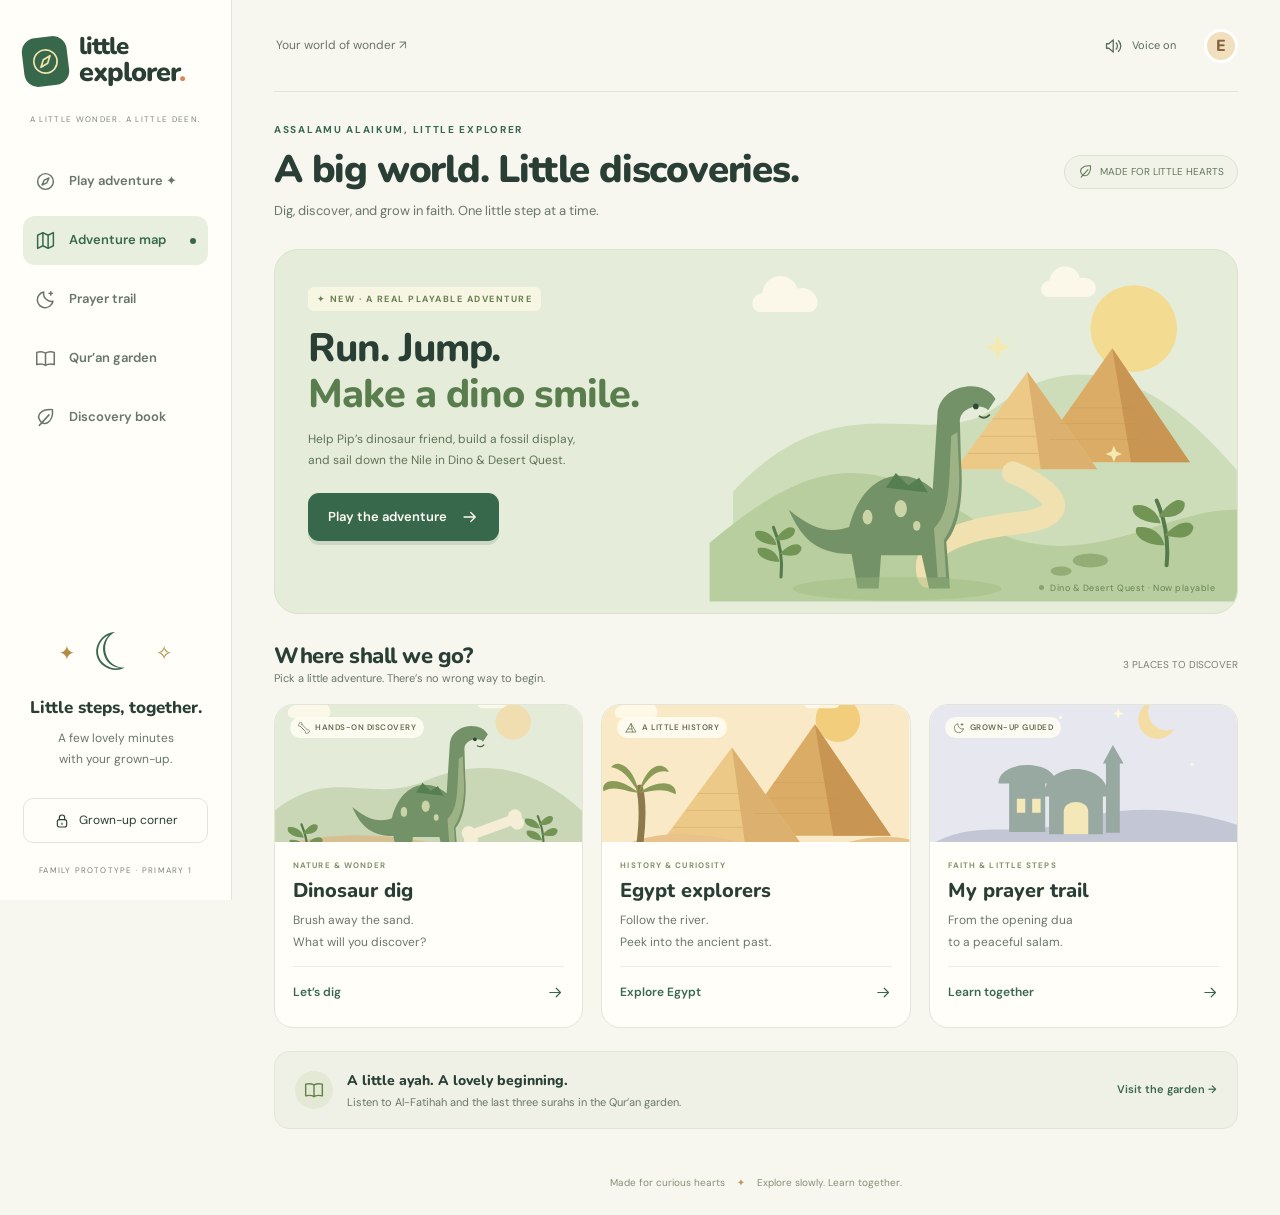
==== index.html @ 3dee3e8e "Publish Dino and Desert Quest with optional Quran recitation" ====
<!doctype html>
<html lang="en">
<head>
  <meta charset="utf-8">
  <meta name="viewport" content="width=device-width, initial-scale=1">
  <meta name="theme-color" content="#f6f4eb">
  <meta name="description" content="A gentle, parent-guided Islamic learning adventure for little explorers.">
  <title>Little Explorer · Big discoveries, little steps</title>
  <link rel="stylesheet" href="styles.css">
  <script src="quran-data.js" defer></script>
  <script src="prayer-data.js" defer></script>
  <script src="app.js" defer></script>
</head>
<body>
  <a class="skip" href="#main">Skip to adventure</a>
  <svg class="svg-library" xmlns="http://www.w3.org/2000/svg" aria-hidden="true"><defs>
    <symbol id="i-compass" viewBox="0 0 24 24"><circle cx="12" cy="12" r="9"/><path d="m16 8-2.5 5.5L8 16l2.5-5.5L16 8Z"/></symbol>
    <symbol id="i-map" viewBox="0 0 24 24"><path d="m3 6 6-3 6 3 6-3v15l-6 3-6-3-6 3V6ZM9 3v15m6-12v15"/></symbol>
    <symbol id="i-moon" viewBox="0 0 24 24"><path d="M20.5 14A9 9 0 0 1 10 3.5 9 9 0 1 0 20.5 14Z"/><path d="M18 3v4m-2-2h4"/></symbol>
    <symbol id="i-book" viewBox="0 0 24 24"><path d="M12 6c-3-2-6-2-10-1v14c4-1 7-1 10 1 3-2 6-2 10-1V5c-4-1-7-1-10 1Zm0 0v14"/></symbol>
    <symbol id="i-leaf" viewBox="0 0 24 24"><path d="M20 3C7 2 1 9 6 16s15 1 14-13ZM5 21 16 9"/></symbol>
    <symbol id="i-sound" viewBox="0 0 24 24"><path d="m11 4-6 5H2v6h3l6 5V4Zm4 4c2 2 2 6 0 8m3-11c4 4 4 10 0 14"/></symbol>
    <symbol id="i-arrow" viewBox="0 0 24 24"><path d="M4 12h15m-6-6 6 6-6 6"/></symbol>
    <symbol id="i-star" viewBox="0 0 24 24"><path d="m12 3 2.7 5.6 6.3.9-4.5 4.4 1 6.1-5.5-2.9L6.5 20l1-6.1L3 9.5l6.3-.9L12 3Z"/></symbol>
    <symbol id="i-lock" viewBox="0 0 24 24"><rect x="5" y="10" width="14" height="11" rx="3"/><path d="M8 10V7a4 4 0 0 1 8 0v3m-4 5v2"/></symbol>
    <symbol id="i-bone" viewBox="0 0 24 24"><path d="m8 5 11 11c5-1 5 6 1 5-1 4-7 2-5-2L4 8C0 10-1 4 3 3c-1-4 6-4 5 2Z"/></symbol>
    <symbol id="i-pyramid" viewBox="0 0 24 24"><path d="M2 20 12 3l10 17H2Zm10-17 3 17m-9-6h8"/></symbol>
    <symbol id="i-check" viewBox="0 0 24 24"><path d="m5 12 4 4L19 6"/></symbol>
  </defs></svg>
  <div class="layout">
    <aside class="sidebar">
      <a class="brand" href="#map"><span class="brand-icon"><svg><use href="#i-compass"/></svg></span><span>little<span class="brand-second">explorer<span class="brand-dot">.</span></span></span></a>
      <div class="sidebar-caption">A LITTLE WONDER. A LITTLE DEEN.</div>
      <nav aria-label="Your adventure">
        <a href="play.html" class="play-nav" aria-label="Play the new Dino and Desert Quest game"><svg aria-hidden="true"><use href="#i-compass"/></svg><span>Play adventure ✦</span></a>
        <a href="#map" data-nav="map" aria-label="Adventure map"><svg aria-hidden="true"><use href="#i-map"/></svg><span>Adventure map</span></a>
        <a href="#prayer" data-nav="prayer" aria-label="Prayer trail"><svg aria-hidden="true"><use href="#i-moon"/></svg><span>Prayer trail</span></a>
        <a href="#quran" data-nav="quran" aria-label="Qur’an garden"><svg aria-hidden="true"><use href="#i-book"/></svg><span>Qur’an garden</span></a>
        <a href="#journal" data-nav="journal" aria-label="Discovery book"><svg aria-hidden="true"><use href="#i-leaf"/></svg><span>Discovery book</span></a>
      </nav>
      <div class="sidebar-bottom"><div class="together-art" aria-hidden="true">✦<span>☾</span>✧</div><strong>Little steps, together.</strong><p>A few lovely minutes<br>with your grown-up.</p><button class="parent-button" id="parents"><svg><use href="#i-lock"/></svg> Grown-up corner</button><span class="prototype-label">FAMILY PROTOTYPE · PRIMARY 1</span></div>
    </aside>
    <div class="page">
      <header class="topbar"><span class="topbar-title">Your world of wonder</span><div class="topbar-actions"><button class="sound-toggle" id="sound-toggle" aria-pressed="true"><svg><use href="#i-sound"/></svg><span>Voice on</span></button><span class="explorer-avatar" aria-label="Little explorer">E</span></div></header>
      <main id="main" tabindex="-1"></main>
      <footer>Made for curious hearts <span>✦</span> Explore slowly. Learn together.</footer>
    </div>
  </div>
  <dialog id="parent-dialog" aria-labelledby="parent-title"><div class="dialog-top"><span class="eyebrow">FOR YOUR GROWN-UP</span><button id="close-parents" class="icon-button" aria-label="Close grown-up corner">×</button></div><h2 id="parent-title">A little guidance.</h2><p>This is a parent-guided learning prototype, not a prayer assessment or a substitute for a teacher. Try one phrase or one ayah at a time.</p><div class="parent-note"><strong>Prayer approach</strong><p>A two-rak‘ah practice sequence with commonly taught Muhammadiyah wording. Iftitah uses “Allahumma ba‘id…”. Valid variants exist. Please review with your Muhammadiyah teacher before teaching; this prototype is not officially endorsed.</p><p>English voice reads instructions only. Prayer duas are parent-led; recorded dua audio is not included. English meanings are labelled summaries, not exact translations. Transliteration is a reading aid, not a tajwid guide.</p></div><div class="parent-note"><strong>Qur’an and audio</strong><p>Bundled Arabic: AlQuran Cloud, quran-simple. English: Saheeh International. Transliteration: en.transliteration. Recorded ayah recitation: Mahmoud Khalil Al-Husary, EveryAyah (128 kbps). Audio needs internet. No synthetic Qur’an recitation, background music, ads, accounts, or microphone.</p></div><div class="parent-note"><strong>History stays history</strong><p>Fossils and ancient Egypt are separate museum-inspired adventures, not events in one time period. Pyramids are historical structures, not places of Islamic worship. Religious text stays in the learning spaces, never buried in the dig.</p></div><details><summary>References & content notes</summary><ul id="source-list"></ul><p>The full dua before salam is included. Its literal references to punishment and trials appear only in the grown-up details; the child sees a gentle, explicitly labelled summary.</p></details><p id="storage-note">Only visited-place stickers and the voice preference are saved on this browser. No recordings or personal details are collected. External audio hosts receive ordinary requests when you press play.</p><button class="button outline" id="reset-progress">Reset discovery book</button><p id="reset-status" role="status"></p></dialog>
  <div class="toast" id="toast" role="status"></div>
</body>
</html>
---- styles.css ----
@import url('https://fonts.googleapis.com/css2?family=DM+Sans:wght@400;450;500;550;600;650;700&family=Nunito:wght@500;600;650;700;750;800;850;900&family=Noto+Naskh+Arabic:wght@400;500;600&display=swap');
:root{--paper:#f7f6ef;--white:#fffef9;--ink:#293e34;--muted:#69766a;--green:#38684c;--mint:#e8efdf;--line:#e3e5d9;--orange:#dc8752;--round:24px;--sans:'DM Sans',system-ui,sans-serif;--display:'Nunito',var(--sans)}
*{box-sizing:border-box}body{margin:0;background:var(--paper);color:var(--ink);font:15px/1.6 var(--sans);-webkit-font-smoothing:antialiased}button,a,input,select{-webkit-tap-highlight-color:transparent}button,select{font:inherit}button,a{touch-action:manipulation}button{cursor:pointer}button:disabled{cursor:default;opacity:.45}button,a,select{outline-offset:5px}button:focus-visible,a:focus-visible,select:focus-visible{outline:3px solid #ab662d}a{color:inherit;text-decoration:none}button{color:inherit}svg{width:24px;height:24px;fill:none;stroke:currentColor;stroke-width:1.7;stroke-linecap:round;stroke-linejoin:round;flex-shrink:0}h1,h2,h3,h4,p{margin:0}h1,h2,h3,h4{font-family:var(--display);line-height:1.2}h1{font-size:clamp(30px,3vw,43px);font-weight:850;letter-spacing:-1.2px}h2{font-size:25px;font-weight:800;letter-spacing:-.5px}h3{font-size:22px;font-weight:800}p{color:var(--muted)}.svg-library{position:absolute;width:0;height:0;overflow:hidden}.layout{display:flex;min-height:100vh}.sidebar{width:232px;background:var(--white);border-right:1px solid var(--line);padding:36px 23px 23px;position:fixed;inset:0 auto 0 0;display:flex;flex-direction:column;z-index:3}.brand{display:flex;align-items:center;gap:11px;font:850 24px/.9 var(--display);letter-spacing:-1px;width:max-content}.brand-icon{background:var(--green);color:#f4e6ab;border-radius:14px;width:45px;height:49px;display:grid;place-items:center;transform:rotate(-7deg)}.brand-icon svg{height:31px;width:31px;stroke-width:1.3}.brand-second{display:block;font-size:27px;line-height:1.1}.brand-dot{color:var(--orange)}.sidebar-caption{font-size:8px;letter-spacing:1.35px;color:#7c8778;margin:26px 0 31px;text-align:center;white-space:nowrap}nav{display:grid;gap:10px}nav a{display:flex;align-items:center;gap:13px;padding:14px 12px;border-radius:12px;font-size:13px;font-weight:600;color:#687668}nav a svg{width:21px;height:21px}nav a:hover{background:#f4f4e9}nav a.active{background:var(--mint);color:var(--green)}nav a.active::after{content:'';width:6px;height:6px;background:var(--green);border-radius:50%;margin-left:auto}.sidebar-bottom{margin-top:auto;text-align:center;padding-top:45px}.together-art{color:#b48b43;display:flex;align-items:center;justify-content:center;gap:17px;font-size:20px;margin-bottom:12px}.together-art span{font-size:52px;line-height:1.2;display:inline-block;transform:rotate(-15deg);color:var(--green)}.sidebar-bottom strong{font:800 17px var(--display)}.sidebar-bottom p{font-size:12px;line-height:1.8;margin-top:8px}.parent-button{border:1px solid var(--line);border-radius:10px;padding:12px 9px;display:flex;align-items:center;justify-content:center;gap:9px;font-size:12px;width:100%;background:transparent;margin-top:27px}.parent-button:hover{background:var(--mint)}.parent-button svg{width:16px;height:16px}.prototype-label{display:block;margin-top:21px;color:#7a8376;letter-spacing:1.2px;font-size:8px}.page{margin-left:232px;width:calc(100% - 232px);padding:0 42px;max-width:1700px}.topbar{height:92px;border-bottom:1px solid var(--line);display:flex;align-items:center;justify-content:space-between}.topbar-title{font-size:12px;color:var(--muted)}.topbar-actions{display:flex;align-items:center;gap:22px}.sound-toggle{border:0;background:none;display:flex;align-items:center;gap:9px;font-size:11px;color:#586b5b;min-height:44px}.sound-toggle svg{width:18px}.explorer-avatar{height:34px;width:34px;display:grid;place-items:center;background:#f1dfbd;border:3px solid white;border-radius:50%;font:800 16px var(--display);color:#84633e}main{max-width:1140px;margin:auto;padding-top:30px;min-height:calc(100vh - 162px)}.greeting{display:flex;align-items:center;justify-content:space-between;margin-bottom:27px;gap:15px}.eyebrow{font-size:10px;letter-spacing:1.7px;color:var(--green);font-weight:700;display:block;margin-bottom:9px}.greeting p{font-size:13px;margin-top:8px}.small-pill{border:1px solid #dce2d0;border-radius:30px;padding:8px 13px;white-space:nowrap;display:flex;align-items:center;gap:7px;color:#64765a;font-size:10px;background:#f1f3e8}.small-pill svg{width:15px;height:15px}.hero{background:#e5edda;border:1px solid #d9e4ca;border-radius:var(--round);position:relative;overflow:hidden;display:grid;grid-template-columns:1fr 1.1fr;min-height:310px}.hero-copy{padding:35px 0 34px 33px;position:relative;z-index:1}.hero-tag{display:inline-flex;align-items:center;gap:7px;border-radius:6px;background:#fff9e7b5;padding:5px 9px;font-size:9px;letter-spacing:1.5px;color:#697e50;font-weight:700;margin-bottom:15px}.hero h2{font-size:clamp(30px,3.1vw,43px);line-height:1.14;letter-spacing:-1px}.hero h2 span{color:#5a7d4d}.hero p{font-size:12px;max-width:290px;line-height:1.8;margin:12px 0 21px;color:#5e7357}.button{border:0;border-radius:11px;display:inline-flex;align-items:center;justify-content:center;gap:14px;min-height:48px;padding:12px 20px;background:var(--green);color:#fffdf4;font-size:13px;font-weight:600;box-shadow:0 4px 0 #244b3320;transition:background .15s,transform .15s}.button svg{width:18px;height:18px}.button:hover:not(:disabled){background:#28543a;transform:translateY(-1px)}.button.secondary{background:#f0e3c8;color:#665134;box-shadow:none}.button.outline{background:transparent;color:var(--green);border:1px solid #cbd7c2;box-shadow:none}.button.outline:hover{background:var(--mint)}.button.small{min-height:44px;padding:9px 14px;font-size:12px}.hero-scene{height:100%;min-height:310px;width:100%;overflow:visible;stroke:none}.hero-scene *{stroke-linejoin:round}.scene-label{position:absolute;bottom:18px;right:22px;font-size:9px;color:#668156;letter-spacing:.5px;display:flex;align-items:center;gap:6px}.scene-label::before{content:'';height:5px;width:5px;background:#8ba171;border-radius:50%}.section-heading{display:flex;align-items:center;justify-content:space-between;margin:29px 0 17px;gap:15px}.section-heading h2{font-size:22px}.section-heading p{font-size:11px}.section-heading .step-number{font-size:10px;color:#788170}.destination-grid{display:grid;grid-template-columns:repeat(3,1fr);gap:18px}.destination{background:var(--white);border:1px solid var(--line);border-radius:19px;overflow:hidden;position:relative;display:flex;flex-direction:column}.destination-art{height:137px;position:relative;overflow:hidden}.destination-art svg{width:100%;height:100%;stroke:none}.destination-art .art-pill{position:absolute;left:15px;top:12px;display:flex;align-items:center;gap:5px;padding:4px 8px;background:#fffef4df;border-radius:20px;color:#626f52;font-size:8px;font-weight:600;letter-spacing:.5px}.destination-art .art-pill svg{height:12px;width:12px;stroke:currentColor;stroke-width:1.5}.destination-copy{padding:17px 18px;display:flex;flex-direction:column;flex:1}.destination-copy .eyebrow{font-size:8px;letter-spacing:1.1px;color:#829270;margin-bottom:7px}.destination-copy h3{font-size:20px}.destination-copy p{font-size:11px;line-height:1.8;margin:7px 0 13px}.card-link{margin-top:auto;display:flex;align-items:center;justify-content:space-between;min-height:44px;border-top:1px solid #ebede2;color:var(--green);font-size:12px;font-weight:600;padding-top:7px}.card-link svg{width:17px;height:17px}.destination:hover{border-color:#afbea1;box-shadow:0 7px 24px #354b2910}.gentle-strip{margin:23px 0 9px;border:1px solid var(--line);border-radius:15px;padding:16px 20px;display:flex;align-items:center;gap:14px;background:#f0f1e6}.gentle-strip>.strip-icon{display:grid;place-items:center;background:#e3e9d4;border-radius:50%;width:38px;height:38px;flex-shrink:0}.gentle-strip svg{width:20px;height:20px;color:#63834a}.gentle-strip strong{font:800 14px var(--display)}.gentle-strip p{font-size:11px;margin-top:2px}.gentle-strip a{margin-left:auto;white-space:nowrap;font-size:11px;font-weight:600;color:var(--green)}footer{max-width:1140px;margin:26px auto 0;padding:20px 0 24px;display:flex;align-items:center;justify-content:center;gap:12px;font-size:10px;color:#859078}footer span{color:#bc9a5a}.back-link{display:inline-flex;align-items:center;gap:8px;font-size:12px;color:var(--muted);min-height:44px;margin-bottom:12px}.back-link svg{height:17px;width:17px;transform:rotate(180deg)}.subheading{max-width:650px;margin-top:10px;font-size:14px}.activity-header{margin-bottom:22px}.activity-layout{display:grid;grid-template-columns:1.6fr 1fr;gap:24px}.panel{background:var(--white);border:1px solid var(--line);border-radius:22px;padding:27px}.instruction-line{display:flex;align-items:center;justify-content:space-between;gap:12px;margin-bottom:19px}.instruction-line h2{font-size:21px}.listen-button{border:1px solid #dce3d1;border-radius:50%;width:44px;height:44px;flex-shrink:0;background:#f4f6ec;display:grid;place-items:center}.listen-button:hover{background:var(--mint)}.listen-button svg{width:19px;height:19px}.dig-grid{display:grid;grid-template-columns:repeat(3,1fr);gap:12px;background:#e4c395;padding:17px;border:8px solid #f0d7b2;border-radius:22px}.dig-tile{aspect-ratio:1;border:0;border-bottom:5px solid #bd905e;border-radius:15px;background:#d5aa75;color:#5d744a;font-size:32px;position:relative;display:grid;place-items:center;min-height:74px;transition:background .2s}.dig-tile::before{content:'·  ˙  ·';color:#a97d4b;font-size:22px;letter-spacing:3px;position:absolute;pointer-events:none}.dig-tile.revealed{background:#fff3d7;border-color:#e1bc88}.dig-tile.revealed::before{display:none}.dig-tile svg{width:55%;height:55%;stroke-width:1.4}.dig-tile:not(.revealed):hover{background:#e1bb87;transform:translateY(-2px)}.dig-tile:disabled{opacity:1}.activity-tip{font-size:12px;margin-top:16px}.field-note{margin-top:17px;background:#f2f3e8;padding:17px;border-radius:14px}.field-note .eyebrow{font-size:9px}.field-note h3{font-size:19px;margin-bottom:7px}.field-note p{font-size:12px;line-height:1.8}.discovery-list{display:grid;gap:10px;margin:18px 0}.discovery-item{display:flex;gap:11px;align-items:center;padding:12px;border:1px dashed #d9ddcb;border-radius:12px;font-size:12px;color:#75806e}.discovery-item.found{background:#edf3e4;border:1px solid #d1dec3;color:var(--green)}.discovery-item svg{width:22px;height:22px}.completion{padding:19px;background:#e6efdc;border-radius:15px;margin-top:18px}.completion h3{font-size:20px;margin-bottom:7px}.completion p{font-size:12px;margin-bottom:15px}.egypt-scene{height:210px;width:100%;background:#fae7c5;border-radius:17px;overflow:hidden}.egypt-scene>svg{width:100%;height:100%;stroke:none}.clue-buttons{display:flex;gap:9px;flex-wrap:wrap;margin-top:18px}.clue-button{padding:12px 14px;border:1px solid #e0d7bc;border-radius:11px;background:#faf2de;font-size:12px;display:flex;align-items:center;gap:6px;min-height:48px}.clue-button[aria-pressed=true]{background:#e9efdc;border-color:#a8bd93;color:#365d40}.clue-button svg{height:16px;width:16px}.fact-card{background:#f4f4e7;border-radius:15px;margin-top:17px;padding:20px}.fact-card h3{font-size:22px;margin-bottom:9px}.fact-card p{font-size:14px;line-height:1.9}.learning-tabs{display:flex;gap:9px;flex-wrap:wrap;margin:23px 0}.learning-tabs button{border:1px solid #dce1d1;border-radius:24px;padding:11px 18px;background:var(--white);font-size:12px;min-height:44px}.learning-tabs button[aria-pressed=true]{background:var(--green);color:white;border-color:var(--green)}.quran-layout{display:grid;grid-template-columns:1fr 280px;gap:23px}.verse-panel{text-align:center;padding:30px 34px}.verse-label{font-size:10px;letter-spacing:1.5px;font-weight:600;color:#7d886c;display:block;margin-bottom:23px}.arabic{font-family:'Noto Naskh Arabic','Traditional Arabic','Times New Roman',serif;font-size:38px;line-height:2.15;font-weight:500;direction:rtl;overflow-wrap:anywhere}.bismillah{font-family:'Noto Naskh Arabic','Traditional Arabic',serif;font-size:25px;margin-bottom:15px;color:#657658}.latin{font-size:15px;line-height:1.9;color:#596f51;margin:21px auto 0;max-width:670px}.meaning{background:#f3f3e9;border-radius:13px;padding:17px 20px;margin:21px auto 25px;max-width:650px}.meaning .eyebrow{font-size:8px;letter-spacing:1.2px;margin-bottom:6px;color:#7a856c}.meaning p{font-size:14px;line-height:1.8;color:#5f6c56}.audio-controls{display:flex;gap:10px;justify-content:center;align-items:center;flex-wrap:wrap}.repeat-label{font-size:12px;display:flex;align-items:center;gap:7px}.repeat-label input{accent-color:var(--green);height:18px;width:18px}.audio-status{font-size:11px;min-height:22px;margin:13px 0}.verse-navigation{border-top:1px solid var(--line);padding-top:20px;display:flex;align-items:center;justify-content:space-between;gap:10px}.verse-navigation span{font-size:12px;color:var(--muted)}.learning-aside h3{font-size:21px;margin-bottom:14px}.learning-aside p{font-size:12px;line-height:1.9}.learning-aside .aside-art{height:135px;width:100%;margin-bottom:18px}.verse-dots{display:flex;gap:7px;justify-content:center;margin:20px 0;flex-wrap:wrap}.verse-dots button{border:0;width:44px;min-height:44px;background:#eef0e2;border-radius:50%;font-size:12px}.verse-dots button[aria-current=true]{background:var(--green);color:white}.reference-caption{font-size:10px;color:#7b856f;text-align:center;margin-top:14px}.reference-caption a{text-decoration:underline}.practice-layout{display:grid;grid-template-columns:230px minmax(0,1fr);gap:23px}.trail-list{padding:15px;align-self:start;max-height:670px;overflow:auto}.trail-list button{display:flex;align-items:center;gap:10px;border:0;border-radius:10px;background:transparent;padding:10px;text-align:left;width:100%;font-size:11px;min-height:46px}.trail-list button.current{background:#e7eedc;color:#355d3e;font-weight:700}.trail-list button:hover{background:#f1f2e5}.trail-num{display:grid;place-items:center;width:25px;height:25px;border:1px solid #dae1ce;border-radius:50%;font-size:10px;flex-shrink:0}.current .trail-num{background:var(--green);color:white;border-color:var(--green)}.trail-group{font-size:8px;letter-spacing:1.2px;color:#7b876e;margin:12px 10px 6px}.practice-panel{text-align:center;padding:28px}.practice-panel h2{font-size:29px;margin-top:8px}.pose-badge{display:inline-flex;align-items:center;gap:8px;border:1px solid #dce3d0;border-radius:20px;background:#f2f5e9;padding:6px 12px;font-size:10px;color:#61784e}.pose-badge svg{width:15px;height:15px}.practice-tip{font-size:12px;max-width:540px;margin:12px auto 20px;line-height:1.9}.transition-note{background:#faf1df;padding:12px 16px;border-radius:13px;font-size:12px;text-align:left;margin:16px 0;color:#7b6647}.transition-note .mini-arabic{font-family:'Noto Naskh Arabic','Traditional Arabic',serif;font-size:22px;margin-inline-start:9px;display:inline-block}.practice-panel .arabic{font-size:34px;line-height:2.1}.chunk-progress{font-size:10px;color:#7c896f;margin:14px 0}.phrase-actions{display:flex;justify-content:center;gap:9px;margin:15px 0 24px}.helper-note{font-size:11px;margin:14px auto;color:#78816d;max-width:520px}.practice-panel .verse-navigation{margin-top:20px}.grownup-details{font-size:12px;text-align:left;background:#f7f1e5;padding:14px;border-radius:12px;margin:15px 0;color:#6c6351}.grownup-details summary{cursor:pointer}.grownup-details p{font-size:12px;margin-top:10px}.journal-grid{display:grid;grid-template-columns:repeat(2,1fr);gap:21px}.journal-sticker{padding:30px;background:var(--white);border:1px solid var(--line);border-radius:22px;text-align:center}.sticker-circle{height:110px;width:110px;display:grid;place-items:center;margin:0 auto 20px;border-radius:50%;background:#e3ecd5;border:7px solid #f1f5e8;color:#5f7d45;transform:rotate(-8deg)}.sticker-circle svg{width:58px;height:58px;stroke-width:1.3}.journal-sticker.unvisited .sticker-circle{background:#ededdf;color:#8c957e;border-color:#f3f3e9}.journal-sticker h2{font-size:23px}.journal-sticker p{font-size:13px;margin:11px auto 21px;max-width:300px}.journey-done{max-width:680px;margin:35px auto;text-align:center}.journey-done .together-art{font-size:40px;margin:15px}.journey-done h2{font-size:33px;margin-bottom:16px}.journey-done p{margin-bottom:23px}.journey-done .audio-controls{margin-top:15px}dialog{border:1px solid var(--line);border-radius:23px;padding:30px;max-width:650px;width:calc(100% - 32px);color:var(--ink);background:var(--white);max-height:88vh}dialog::backdrop{background:#213b2cb3;backdrop-filter:blur(3px)}.dialog-top{display:flex;justify-content:space-between;align-items:center}.dialog-top .eyebrow{margin:0}.icon-button{width:44px;height:44px;border:0;border-radius:50%;background:#eef1e4;font-size:26px;line-height:1}dialog h2{font-size:30px;margin:12px 0}dialog p{font-size:13px;line-height:1.9;margin:9px 0}.parent-note{background:#f2f3e8;padding:17px;border-radius:13px;margin:17px 0}.parent-note strong{font-size:13px}details{margin:17px 0}details summary{cursor:pointer;font-weight:600;font-size:13px;min-height:32px}details ul{padding-left:20px;font-size:12px}details li{margin:10px 0}details a{text-decoration:underline;color:var(--green)}#reset-status{font-size:12px;color:var(--green)}.toast{position:fixed;bottom:25px;left:50%;transform:translateX(-50%) translateY(100px);max-width:calc(100vw - 30px);border-radius:14px;background:#294b35;color:#fffdf2;padding:14px 23px;font-size:13px;z-index:10;opacity:0;transition:transform .2s,opacity .2s;pointer-events:none}.toast.show{transform:translateX(-50%) translateY(0);opacity:1}.skip{position:fixed;top:-90px;left:20px;background:var(--green);color:white;padding:14px;border-radius:10px;z-index:20}.skip:focus{top:10px}.sr-only{position:absolute;width:1px;height:1px;padding:0;margin:-1px;overflow:hidden;clip-path:inset(50%);white-space:nowrap;border:0}
@media(min-width:1450px){.page{padding:0 65px}.hero{min-height:350px}.hero-copy{padding:45px}.hero-scene{min-height:350px}.destination-art{height:165px}.destination-copy{padding:23px}}
@media(max-width:1150px){.sidebar{width:205px;padding:30px 17px 20px}.page{margin-left:205px;width:calc(100% - 205px);padding:0 27px}.brand{font-size:22px}.brand-second{font-size:25px}.sidebar-caption{font-size:7px}.hero-copy{padding:29px 0 29px 25px}.hero{grid-template-columns:1fr 1fr}.hero h2{font-size:34px}.hero p{max-width:250px}.destination-grid{gap:12px}.destination-copy{padding:15px}.destination-copy h3{font-size:18px}.activity-layout{grid-template-columns:1.3fr 1fr;gap:18px}.panel{padding:22px}.quran-layout{grid-template-columns:1fr 230px}.practice-layout{grid-template-columns:185px minmax(0,1fr);gap:16px}.practice-panel .arabic{font-size:30px}.small-pill{font-size:9px;padding:7px 10px}.gentle-strip a{display:none}}
@media(max-width:900px){.sidebar{width:86px;padding:27px 12px}.brand{margin:auto}.brand>span:last-child,.sidebar-caption,nav a span,.sidebar-bottom{display:none}.brand-icon{width:43px;height:46px}nav{margin-top:44px;gap:17px}nav a{justify-content:center;padding:15px 8px}nav a.active::after{display:none}.page{margin-left:86px;width:calc(100% - 86px);padding:0 25px}.quran-layout{grid-template-columns:1fr}.learning-aside{display:none}.hero h2{font-size:33px}.destination-art{height:120px}.practice-layout{grid-template-columns:155px minmax(0,1fr)}.trail-list{padding:8px}.trail-list button{font-size:10px;padding:8px;gap:6px}.trail-num{height:22px;width:22px}.practice-panel{padding:23px 20px}.arabic{font-size:34px}.topbar-actions{gap:12px}.activity-layout{grid-template-columns:1fr 1fr}.dig-grid{gap:8px;padding:10px;border-width:5px}.dig-tile{min-height:60px}.panel{padding:20px}.parent-mobile{display:inline-flex}}
@media(max-width:650px){.layout{display:block}.sidebar{position:sticky;inset:0 0 auto;width:100%;height:72px;flex-direction:row;align-items:center;padding:10px 16px;border-right:0;border-bottom:1px solid var(--line);justify-content:space-between}.brand{margin:0;font-size:18px;gap:8px}.brand-second{font-size:20px}.brand>span:last-child{display:block}.brand-icon{height:35px;width:32px;border-radius:10px}.brand-icon svg{height:25px;width:25px}nav{display:flex;gap:5px;margin:0}nav a{padding:11px;min-height:44px}nav a svg{height:21px;width:21px}.page{width:100%;margin:0;padding:0 18px}.topbar{height:58px}.topbar-title{font-size:10px}.sound-toggle{font-size:10px;gap:6px}.explorer-avatar{height:28px;width:28px;font-size:12px}main{padding-top:23px}.greeting{margin-bottom:22px}.greeting h1{font-size:30px;letter-spacing:-1px}.greeting p{font-size:12px;max-width:270px}.greeting .small-pill{display:none}.hero{grid-template-columns:1fr;min-height:410px}.hero-copy{padding:26px 24px 0}.hero h2{font-size:34px;max-width:320px}.hero h2 br{display:none}.hero p{max-width:255px;margin:10px 0 16px}.hero-scene{height:200px;min-height:0;width:78%;margin-left:auto;margin-top:-25px}.hero-tag{font-size:8px;margin-bottom:11px}.scene-label{font-size:8px;bottom:12px;right:15px}.section-heading{margin-top:25px;align-items:center}.section-heading h2{font-size:21px}.section-heading p{display:none}.destination-grid{grid-template-columns:1fr;gap:15px}.destination{display:grid;grid-template-columns:130px minmax(0,1fr);min-height:185px}.destination-art{height:100%}.destination-art .art-pill{font-size:7px;left:9px;top:10px;padding:4px 6px;letter-spacing:0}.destination-art svg{min-height:185px}.destination-copy{padding:17px 16px 9px}.destination-copy h3{font-size:21px}.destination-copy p{font-size:11px;margin:6px 0 6px}.card-link{font-size:12px;min-height:40px}.gentle-strip{padding:14px;gap:11px}.gentle-strip p{font-size:10px}.gentle-strip strong{font-size:13px}footer{font-size:8px;gap:8px;margin-top:15px;flex-wrap:wrap}.activity-layout,.journal-grid{grid-template-columns:1fr}.activity-header h1{font-size:32px}.subheading{font-size:13px}.activity-layout>.panel:last-child{order:1}.dig-grid{padding:16px;gap:12px;border-width:7px}.dig-tile{min-height:75px}.dig-tile svg{width:50%;height:50%}.quran-layout{display:block}.verse-panel{padding:23px 18px}.arabic{font-size:32px;line-height:2}.bismillah{font-size:23px}.latin{font-size:14px}.meaning{padding:15px;margin-top:18px}.meaning p{font-size:13px}.learning-tabs{gap:7px;margin:20px 0}.learning-tabs button{font-size:11px;padding:10px 14px}.verse-navigation{gap:7px}.verse-navigation .button{padding:10px 13px;font-size:12px}.verse-navigation span{font-size:10px}.practice-layout{display:flex;flex-direction:column}.trail-list{display:flex;gap:6px;overflow-x:auto;max-height:none;padding:10px;max-width:100%;width:100%;border-radius:14px}.trail-list .trail-group{display:none}.trail-list button{min-width:44px;width:44px;flex-shrink:0;justify-content:center;padding:5px;min-height:44px}.trail-list button>span:last-child{display:none}.trail-num{border:0;font-size:12px}.practice-panel{padding:23px 17px}.practice-panel .arabic{font-size:31px}.practice-panel h2{font-size:28px}.practice-tip{font-size:12px}.phrase-actions .button{padding:10px 13px;font-size:11px}.practice-panel .verse-navigation .button{font-size:11px;padding:10px 12px}.helper-note{font-size:10px}.panel{border-radius:19px}.journal-sticker{padding:25px}.journal-sticker p{font-size:12px}.journey-done{margin-top:0}dialog{padding:23px}.toast{font-size:12px;padding:12px 18px;width:max-content}.clue-button{flex:1;justify-content:center;padding:10px 7px;font-size:11px}.parent-mobile{margin-left:8px}.topbar-title button{border:0;background:none;color:var(--green);font:inherit;text-decoration:underline;padding:10px 0}.egypt-scene{height:190px}}
.camp-embedded .sidebar,.camp-embedded .back-link,.camp-embedded footer{display:none}.camp-embedded .page{margin-left:0;width:100%;padding:0 20px}.camp-embedded .topbar{height:58px}.camp-embedded main{min-height:0;padding-top:22px}.camp-embedded .activity-header h1{font-size:30px}.camp-embedded .activity-header{margin-bottom:15px}main:focus{outline:none}.text-button{border:0;background:transparent;color:var(--green);font:inherit;text-decoration:underline;text-underline-offset:3px;cursor:pointer;padding:8px 2px;min-height:44px}.topbar-title .text-button{text-decoration:none;color:var(--muted)}.destination-copy p{font-size:12px}.activity-tip{font-size:13px}.field-note p{font-size:13px}.practice-tip{font-size:14px}.activity-header .eyebrow{line-height:1.8}.practice-panel .helper-note .text-button,.reference-caption .text-button{font-size:inherit}
@media(max-width:650px){nav a.play-nav{display:none}.practice-tip{font-size:14px}.topbar-title .text-button{font-size:10px}.reference-caption{line-height:1.8}.gentle-strip{display:grid;grid-template-columns:38px 1fr;align-items:start}.gentle-strip a:not(.sr-only){display:inline-block;grid-column:2;margin-left:0;min-height:32px;align-content:center}.hero h2 br{display:block}.hero-scene{margin-top:-12px}.destination-art .art-pill{top:auto;bottom:10px;max-width:calc(100% - 18px);white-space:normal;font-size:6px;letter-spacing:0}.destination-art .art-pill svg{min-height:0;width:10px;height:10px}.section-heading .step-number{font-size:8px;max-width:65px;text-align:right}}
@media(prefers-reduced-motion:reduce){*{scroll-behavior:auto!important;transition:none!important;animation:none!important}}
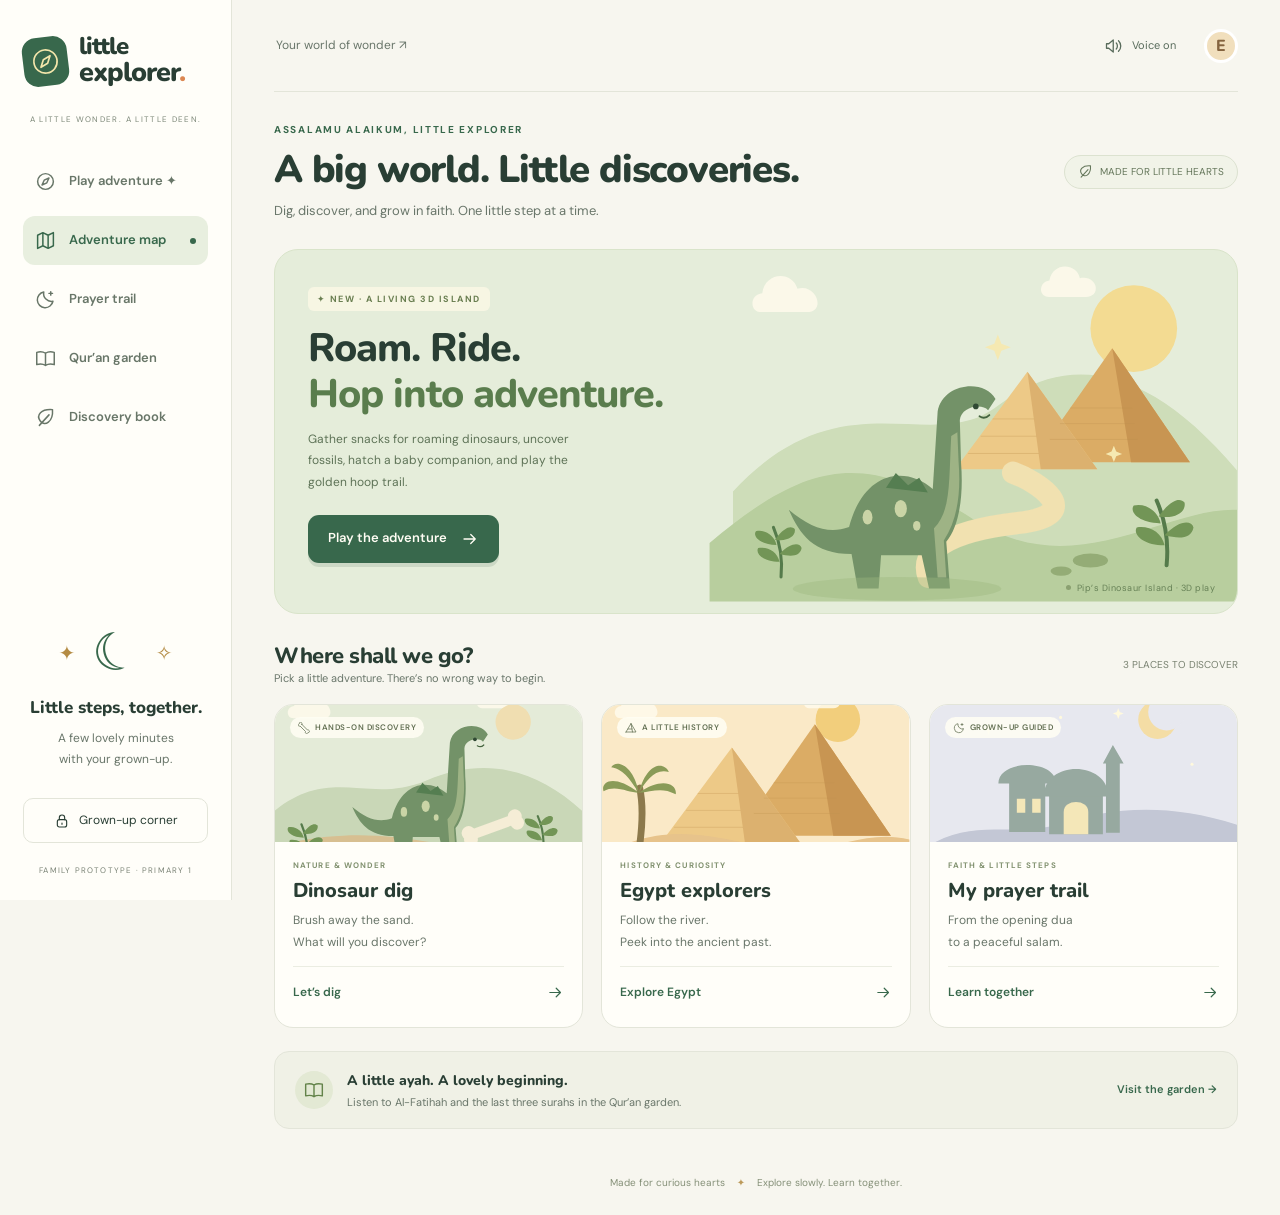
==== commit 5e78a29a: "Add active 3D dinosaur island with roaming, tactile digs, hatching and hop trail" ====
--- a/index.html
+++ b/index.html
@@ -32,7 +32,7 @@
       <a class="brand" href="#map"><span class="brand-icon"><svg><use href="#i-compass"/></svg></span><span>little<span class="brand-second">explorer<span class="brand-dot">.</span></span></span></a>
       <div class="sidebar-caption">A LITTLE WONDER. A LITTLE DEEN.</div>
       <nav aria-label="Your adventure">
-        <a href="play.html" class="play-nav" aria-label="Play the new Dino and Desert Quest game"><svg aria-hidden="true"><use href="#i-compass"/></svg><span>Play adventure ✦</span></a>
+        <a href="island.html" class="play-nav" aria-label="Play the new 3D Dinosaur Island game"><svg aria-hidden="true"><use href="#i-compass"/></svg><span>Play adventure ✦</span></a>
         <a href="#map" data-nav="map" aria-label="Adventure map"><svg aria-hidden="true"><use href="#i-map"/></svg><span>Adventure map</span></a>
         <a href="#prayer" data-nav="prayer" aria-label="Prayer trail"><svg aria-hidden="true"><use href="#i-moon"/></svg><span>Prayer trail</span></a>
         <a href="#quran" data-nav="quran" aria-label="Qur’an garden"><svg aria-hidden="true"><use href="#i-book"/></svg><span>Qur’an garden</span></a>
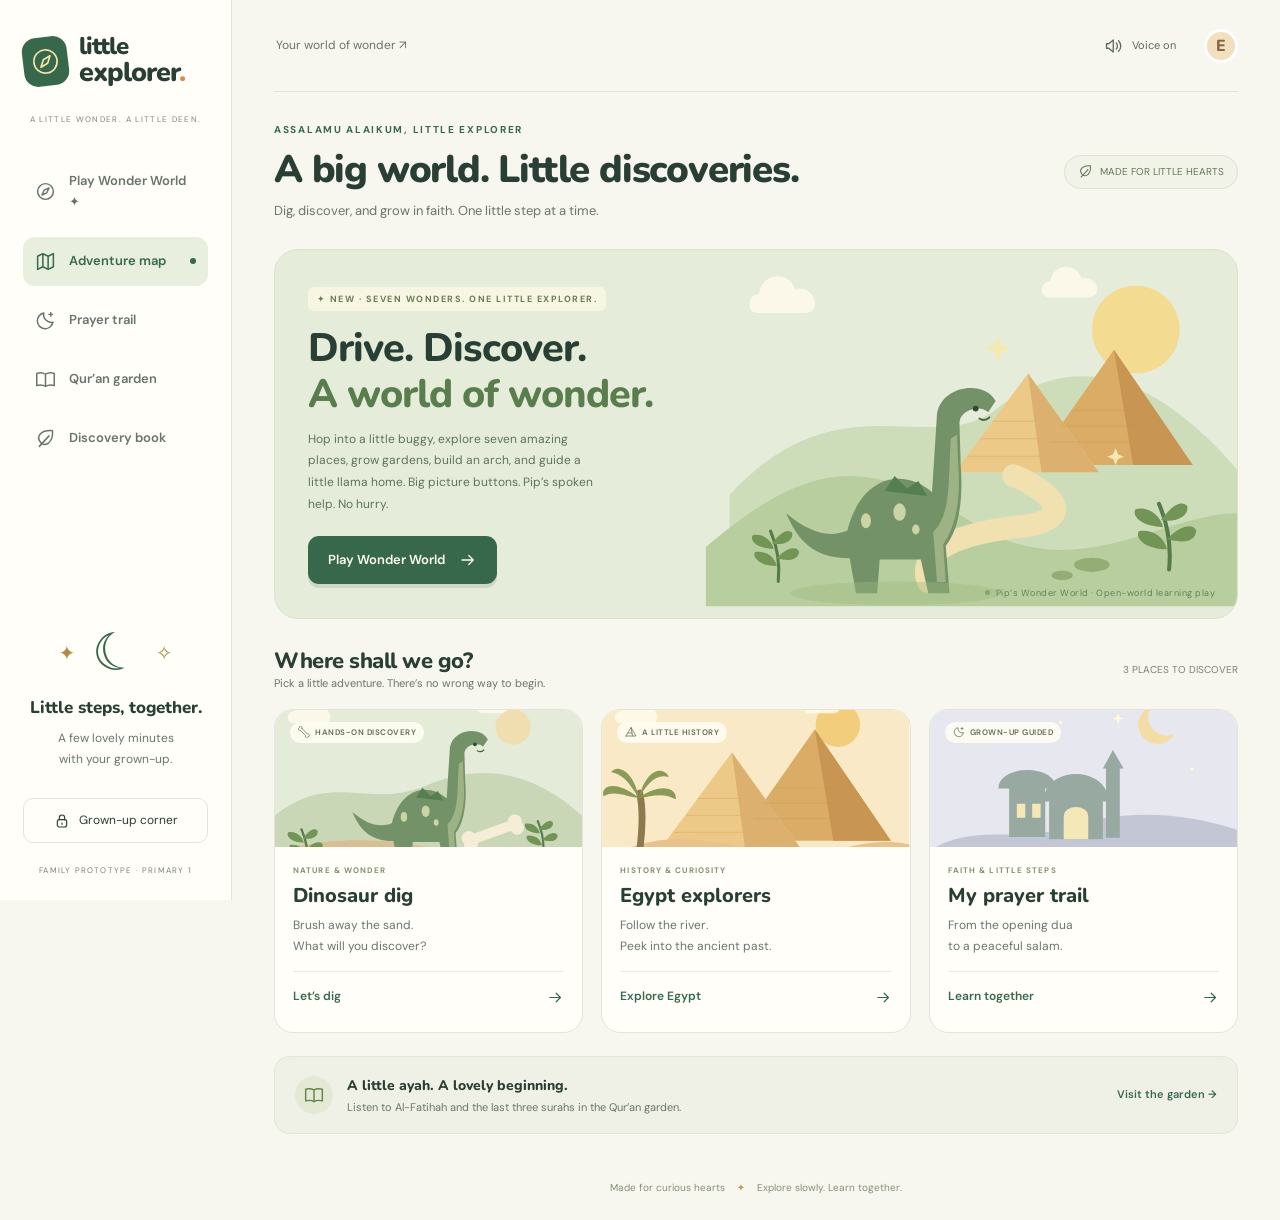
==== commit 626b9a5a: "Add child-friendly open-world wonder park with buggy driving and seven hands-on destinations" ====
--- a/index.html
+++ b/index.html
@@ -9,7 +9,7 @@
   <link rel="stylesheet" href="styles.css">
   <script src="quran-data.js" defer></script>
   <script src="prayer-data.js" defer></script>
-  <script src="app.js" defer></script>
+  <script src="app.js?v=wonder-world-1" defer></script>
 </head>
 <body>
   <a class="skip" href="#main">Skip to adventure</a>
@@ -32,7 +32,7 @@
       <a class="brand" href="#map"><span class="brand-icon"><svg><use href="#i-compass"/></svg></span><span>little<span class="brand-second">explorer<span class="brand-dot">.</span></span></span></a>
       <div class="sidebar-caption">A LITTLE WONDER. A LITTLE DEEN.</div>
       <nav aria-label="Your adventure">
-        <a href="island.html" class="play-nav" aria-label="Play the new 3D Dinosaur Island game"><svg aria-hidden="true"><use href="#i-compass"/></svg><span>Play adventure ✦</span></a>
+        <a href="world.html" class="play-nav" aria-label="Play Pip’s Wonder World"><svg aria-hidden="true"><use href="#i-compass"/></svg><span>Play Wonder World ✦</span></a>
         <a href="#map" data-nav="map" aria-label="Adventure map"><svg aria-hidden="true"><use href="#i-map"/></svg><span>Adventure map</span></a>
         <a href="#prayer" data-nav="prayer" aria-label="Prayer trail"><svg aria-hidden="true"><use href="#i-moon"/></svg><span>Prayer trail</span></a>
         <a href="#quran" data-nav="quran" aria-label="Qur’an garden"><svg aria-hidden="true"><use href="#i-book"/></svg><span>Qur’an garden</span></a>
